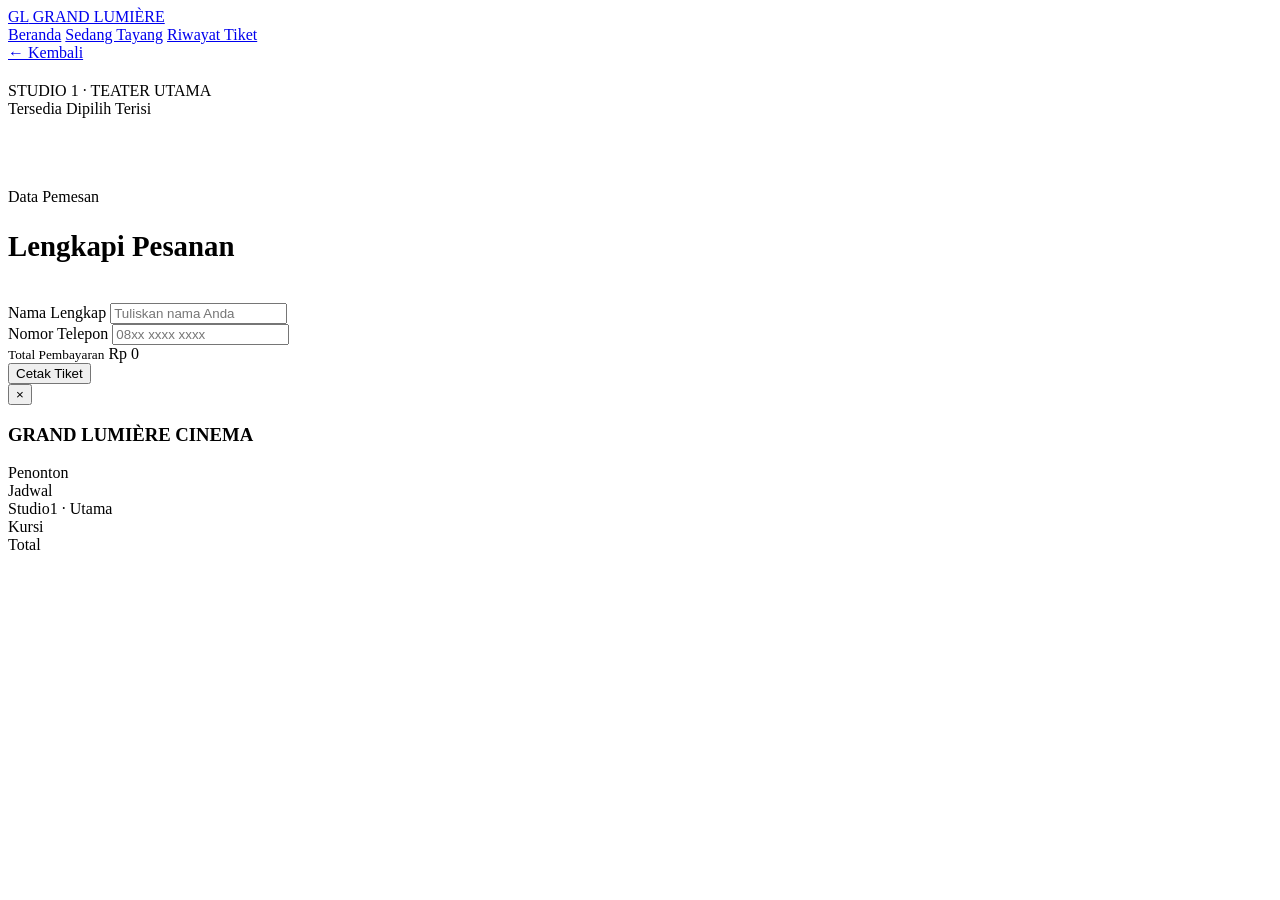
==== booking.html @ 73e1b37d "Menambahkan booking html" ====
<!DOCTYPE html>
<html lang="id">

<head>
    <meta charset="UTF-8">
    <meta name="viewport" content="width=device-width, initial-scale=1.0">
    <title>Pesan Tiket — Grand Lumière Cinema</title>
    <link rel="stylesheet" href="style.css">
</head>

<body>

    <div class="grain"></div>
    <div class="vignette"></div>

    <div class="curtain-wrap" id="curtainWrap">
        <div class="curtain left">
            <div class="curtain-tassel"></div>
        </div>
        <div class="curtain right">
            <div class="curtain-tassel"></div>
        </div>
    </div>

    <header>
        <a class="brand" href="index.html">
            <span class="brand-mark">GL</span> GRAND LUMIÈRE
        </a>
        <nav>
            <a href="index.html">Beranda</a>
            <a href="index.html#now-showing-section">Sedang Tayang</a>
            <a href="history.html" class="nav-history-link">Riwayat Tiket <span class="history-badge"
                    id="historyBadge"></span></a>
        </nav>
    </header>

    <main class="page-enter">
        <div class="booking-wrap">

            <a class="back-link" style="position:static; margin-bottom:30px;" href="javascript:history.back()">&larr;
                Kembali</a>

            <div class="booking-summary">
                <div>
                    <h2 id="bookingTitle"></h2>
                    <div class="sub" id="bookingShowtime"></div>
                </div>
                <div class="sub">STUDIO 1 &middot; TEATER UTAMA</div>
            </div>

            <div class="booking-showtime-switch" id="bookingShowtimeSwitch"></div>

            <div class="screen-curve"></div>

            <div class="seat-map" id="seatMap"></div>

            <div class="seat-legend">
                <span><i class="legend-box available"></i>Tersedia</span>
                <span><i class="legend-box selected"></i>Dipilih</span>
                <span><i class="legend-box taken"></i>Terisi</span>
            </div>

            <div class="section-head" style="margin-top:70px; margin-bottom:40px;">
                <div class="section-eyebrow">Data Pemesan</div>
                <h2 style="font-size:1.8rem;">Lengkapi Pesanan</h2>
            </div>

            <div class="booking-form">
                <div>
                    <label>Nama Lengkap</label>
                    <input type="text" id="buyerName" placeholder="Tuliskan nama Anda">
                </div>
                <div>
                    <label>Nomor Telepon</label>
                    <input type="text" id="buyerPhone" placeholder="08xx xxxx xxxx">
                </div>
            </div>

            <div class="booking-footer">
                <div class="total-price">
                    <small>Total Pembayaran</small>
                    <span id="totalPrice">Rp 0</span>
                </div>
                <button class="btn-gold" onclick="issueTicket()" type="button"><span id="issueBtnLabel">Cetak
                        Tiket</span></button>
            </div>

        </div>
    </main>

    <div class="ticket-overlay" id="ticketOverlay">
        <div class="ticket">
            <button class="ticket-close" onclick="closeTicket()" type="button">&times;</button>
            <h3>GRAND LUMIÈRE CINEMA</h3>
            <div class="movie-name" id="ticketMovie"></div>
            <div class="ticket-row"><span class="label">Penonton</span><span class="val" id="ticketName"></span></div>
            <div class="ticket-row"><span class="label">Jadwal</span><span class="val" id="ticketTime"></span></div>
            <div class="ticket-row"><span class="label">Studio</span><span class="val">1 &middot; Utama</span></div>
            <div class="ticket-divider"></div>
            <div class="ticket-row"><span class="label">Kursi</span><span class="val" id="ticketSeats"></span></div>
            <div class="ticket-row"><span class="label">Total</span><span class="val" id="ticketTotal"></span></div>
            <div class="ticket-note" id="ticketNote"></div>
        </div>
    </div>

    <script src="script.js"></script>
</body>

</html>
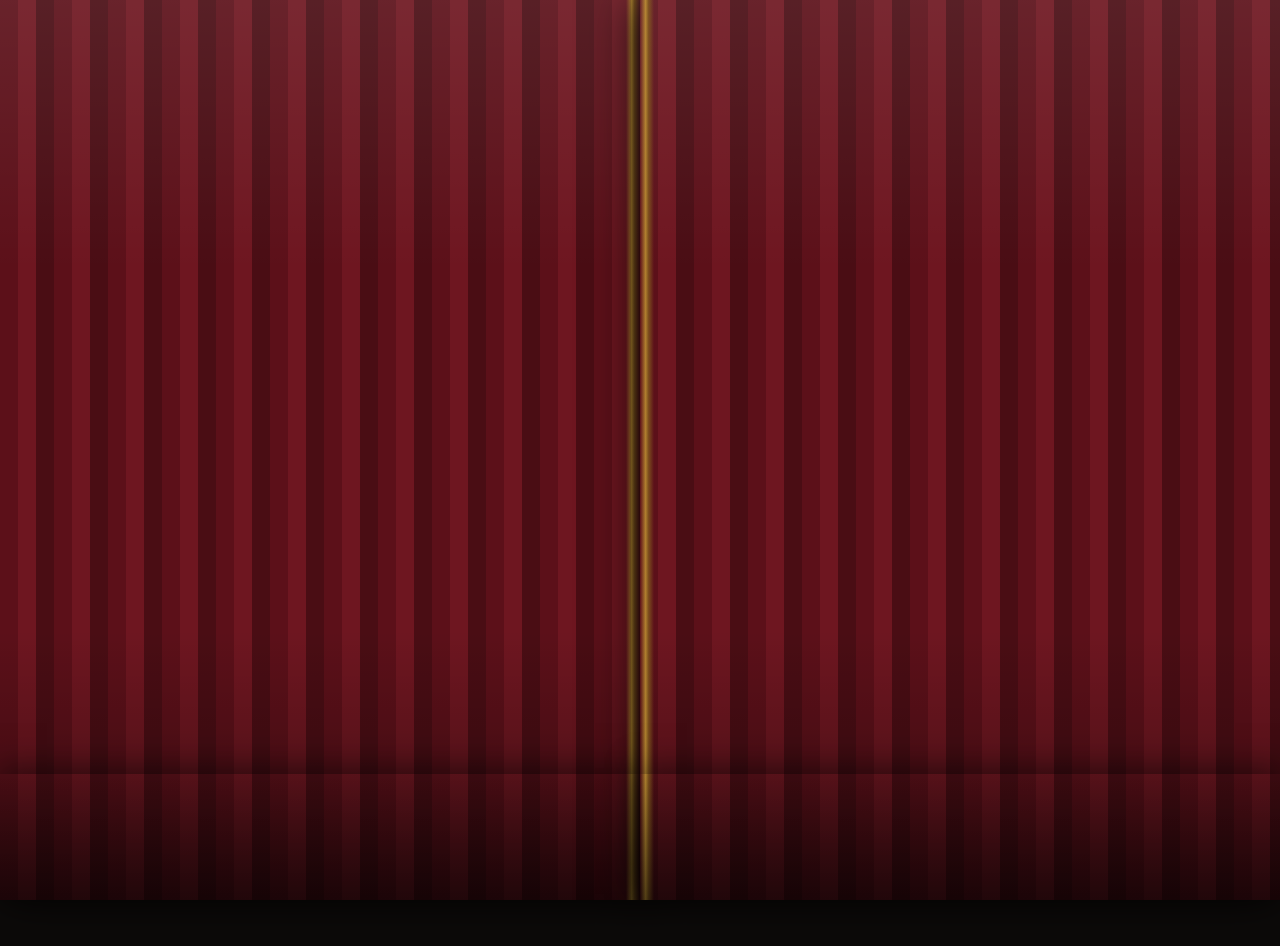
==== commit 575c4c19: "menambahkan js history html" ====
--- a/booking.html
+++ b/booking.html
@@ -5,7 +5,7 @@
     <meta charset="UTF-8">
     <meta name="viewport" content="width=device-width, initial-scale=1.0">
     <title>Pesan Tiket — Grand Lumière Cinema</title>
-    <link rel="stylesheet" href="style.css">
+    <link rel="stylesheet" href="css/style.css">
 </head>
 
 <body>
--- a/css/style.css
+++ b/css/style.css
@@ -0,0 +1,702 @@
+@import url('https://fonts.googleapis.com/css2?family=Playfair+Display:ital,wght@0,500;0,600;0,700;0,900;1,500&family=Cormorant+Garamond:ital,wght@0,400;0,500;0,600;1,400&family=Cinzel:wght@500;600;700&display=swap');
+
+:root{
+  --black-velvet:#0c0a09;
+  --mahogany:#1a0f0a;
+  --mahogany-light:#2a160f;
+  --gold:#d4af37;
+  --gold-bright:#f0cf6c;
+  --wine:#7a1f2b;
+  --wine-light:#9c2c3a;
+  --cream:#f5e6d3;
+  --cream-dim:#cdbba3;
+  --shadow-deep: 0 20px 60px rgba(0,0,0,.6);
+}
+
+*{margin:0;padding:0;box-sizing:border-box;}
+html{scroll-behavior:smooth;}
+
+body{
+  background:var(--black-velvet);
+  color:var(--cream);
+  font-family:'Cormorant Garamond', serif;
+  overflow-x:hidden;
+  min-height:100vh;
+}
+
+@media (prefers-reduced-motion: reduce){
+  *{animation-duration:0.01ms !important; animation-iteration-count:1 !important; transition-duration:0.01ms !important;}
+}
+
+/* ============ FILM GRAIN + VIGNETTE AMBIENCE ============ */
+.grain{
+  position:fixed; inset:0; pointer-events:none; z-index:5; opacity:.05; mix-blend-mode:overlay;
+  background-image:url("data:image/svg+xml,%3Csvg xmlns='http://www.w3.org/2000/svg' width='120' height='120'%3E%3Cfilter id='n'%3E%3CfeTurbulence type='fractalNoise' baseFrequency='0.9' numOctaves='2' stitchTiles='stitch'/%3E%3C/filter%3E%3Crect width='100%25' height='100%25' filter='url(%23n)'/%3E%3C/svg%3E");
+}
+.vignette{
+  position:fixed; inset:0; pointer-events:none; z-index:4;
+  background:radial-gradient(ellipse at center, transparent 40%, rgba(0,0,0,.55) 100%);
+}
+
+/* ============ CURTAIN INTRO ============ */
+.curtain-wrap{
+  position:fixed; inset:0; z-index:1000; display:flex; pointer-events:none;
+}
+.curtain{
+  width:50%; height:100%; background:
+    repeating-linear-gradient(90deg, #5c1019 0 18px, #6e1620 18px 36px, #4a0d14 36px 54px);
+  box-shadow: inset 0 0 120px rgba(0,0,0,.6);
+  position:relative;
+  transition:transform 1.6s cubic-bezier(.76,0,.24,1);
+}
+.curtain::before{
+  content:'';
+  position:absolute; inset:0;
+  background:linear-gradient(180deg, rgba(255,255,255,.08), transparent 30%, transparent 70%, rgba(0,0,0,.4));
+}
+.curtain::after{
+  content:'';
+  position:absolute; bottom:0; left:0; right:0; height:14%;
+  background:linear-gradient(180deg, transparent, rgba(0,0,0,.5));
+  box-shadow: 0 -6px 30px rgba(0,0,0,.5);
+}
+.curtain.left{ transform-origin:left; box-shadow: 8px 0 40px rgba(0,0,0,.7);}
+.curtain.right{ transform-origin:right; box-shadow: -8px 0 40px rgba(0,0,0,.7);}
+.curtain-wrap.open .curtain.left{ transform:translateX(-102%); }
+.curtain-wrap.open .curtain.right{ transform:translateX(102%); }
+.curtain-wrap.hidden{ display:none; }
+
+.curtain-tassel{
+  position:absolute; top:0; bottom:0; width:14px; background:linear-gradient(90deg, transparent, var(--gold) 40%, #8a6a1f 60%, transparent);
+  opacity:.7;
+}
+.curtain.left .curtain-tassel{ right:0; }
+.curtain.right .curtain-tassel{ left:0; }
+
+/* ============ HEADER / NAV ============ */
+header{
+  position:fixed; top:0; left:0; right:0; z-index:200;
+  display:flex; align-items:center; justify-content:space-between;
+  padding:22px 5vw;
+  background:linear-gradient(180deg, rgba(12,10,9,.92), rgba(12,10,9,0));
+  backdrop-filter:blur(2px);
+}
+.brand{
+  font-family:'Cinzel', serif;
+  font-size:1.3rem;
+  letter-spacing:3px;
+  color:var(--gold-bright);
+  text-decoration:none;
+  display:flex; align-items:center; gap:10px;
+}
+.brand-mark{
+  width:30px;height:30px;
+  border:1.5px solid var(--gold);
+  border-radius:50%;
+  display:flex;align-items:center;justify-content:center;
+  font-size:.85rem;
+  color:var(--gold);
+}
+nav{display:flex; gap:36px;}
+nav a{
+  color:var(--cream-dim);
+  text-decoration:none;
+  font-family:'Cinzel', serif;
+  font-size:.72rem;
+  letter-spacing:2.5px;
+  text-transform:uppercase;
+  position:relative;
+  cursor:pointer;
+  transition:color .3s;
+}
+nav a::after{
+  content:''; position:absolute; left:0; bottom:-8px; width:0; height:1px; background:var(--gold);
+  transition:width .35s ease;
+}
+nav a:hover{ color:var(--gold-bright); }
+nav a:hover::after{ width:100%; }
+nav a.active{ color:var(--gold-bright); }
+nav a.active::after{ width:100%; }
+
+/* ============ PAGE ENTRY ANIMATION ============ */
+.page-enter{ animation:fadeUp .7s ease both; }
+@keyframes fadeUp{
+  from{ opacity:0; transform:translateY(18px); }
+  to{ opacity:1; transform:translateY(0); }
+}
+
+/* ============ HERO (index.html) ============ */
+.hero{
+  position:relative;
+  min-height:100vh;
+  display:flex; flex-direction:column; align-items:center; justify-content:center;
+  text-align:center;
+  padding:0 6vw;
+  background:
+    radial-gradient(ellipse 80% 60% at 50% 30%, rgba(122,31,43,.35), transparent 70%),
+    linear-gradient(180deg, var(--black-velvet) 0%, var(--mahogany) 60%, var(--black-velvet) 100%);
+  overflow:hidden;
+}
+.hero-glow{
+  position:absolute; top:-10%; left:50%; transform:translateX(-50%);
+  width:900px; height:900px;
+  background:radial-gradient(circle, rgba(212,175,55,.12), transparent 60%);
+  pointer-events:none;
+  animation:pulseGlow 8s ease-in-out infinite;
+}
+@keyframes pulseGlow{
+  0%,100%{ opacity:.6; transform:translateX(-50%) scale(1); }
+  50%{ opacity:1; transform:translateX(-50%) scale(1.08); }
+}
+.hero-eyebrow{
+  font-family:'Cinzel', serif;
+  letter-spacing:5px;
+  font-size:.78rem;
+  color:var(--gold);
+  text-transform:uppercase;
+  margin-bottom:22px;
+  opacity:0;
+  animation:reveal .9s ease forwards;
+  animation-delay:.2s;
+}
+.hero-eyebrow::before, .hero-eyebrow::after{
+  content:'✦'; margin:0 14px; color:var(--wine-light);
+}
+.hero h1{
+  font-family:'Playfair Display', serif;
+  font-weight:700;
+  font-size:clamp(3rem, 9vw, 7.5rem);
+  line-height:.95;
+  color:var(--cream);
+  text-shadow:0 0 40px rgba(212,175,55,.25);
+  opacity:0;
+  animation:reveal 1s ease forwards;
+  animation-delay:.45s;
+}
+.hero h1 em{
+  font-style:italic;
+  color:var(--gold-bright);
+  display:block;
+  font-size:.7em;
+  margin-top:4px;
+}
+.hero p{
+  max-width:560px;
+  margin:28px auto 0;
+  font-size:1.3rem;
+  color:var(--cream-dim);
+  font-style:italic;
+  opacity:0;
+  animation:reveal 1s ease forwards;
+  animation-delay:.7s;
+}
+@keyframes reveal{
+  from{ opacity:0; transform:translateY(14px); }
+  to{ opacity:1; transform:translateY(0); }
+}
+.hero-cta{
+  margin-top:42px;
+  opacity:0;
+  animation:reveal 1s ease forwards;
+  animation-delay:.95s;
+}
+.btn-gold{
+  font-family:'Cinzel', serif;
+  letter-spacing:2.5px;
+  font-size:.78rem;
+  text-transform:uppercase;
+  background:linear-gradient(135deg, var(--gold-bright), var(--gold) 60%, #9c7a1f);
+  color:#1a0f0a;
+  border:none;
+  padding:16px 42px;
+  cursor:pointer;
+  position:relative;
+  box-shadow:0 12px 30px rgba(212,175,55,.25);
+  transition:transform .35s ease, box-shadow .35s ease;
+  text-decoration:none;
+  display:inline-block;
+}
+.btn-gold:hover{ transform:translateY(-3px); box-shadow:0 18px 36px rgba(212,175,55,.4); }
+.btn-outline{
+  font-family:'Cinzel', serif;
+  letter-spacing:2.5px;
+  font-size:.78rem;
+  text-transform:uppercase;
+  background:transparent;
+  color:var(--cream);
+  border:1px solid rgba(245,230,211,.4);
+  padding:16px 38px;
+  cursor:pointer;
+  transition:all .35s ease;
+  margin-left:14px;
+  text-decoration:none;
+  display:inline-block;
+}
+.btn-outline:hover{ border-color:var(--gold); color:var(--gold-bright); }
+
+.scroll-cue{
+  position:absolute; bottom:36px; left:50%; transform:translateX(-50%);
+  font-family:'Cinzel'; font-size:.65rem; letter-spacing:3px; color:var(--cream-dim);
+  display:flex; flex-direction:column; align-items:center; gap:10px;
+  opacity:.7;
+}
+.scroll-cue .line{ width:1px; height:34px; background:linear-gradient(180deg, var(--gold), transparent); animation:scrollMove 2s ease-in-out infinite; }
+@keyframes scrollMove{ 0%{opacity:0; transform:scaleY(.4);} 50%{opacity:1; transform:scaleY(1);} 100%{opacity:0; transform:scaleY(.4) translateY(10px);} }
+
+/* ============ NOW SHOWING ============ */
+.section{
+  padding:120px 6vw;
+  position:relative;
+}
+.section-head{
+  text-align:center;
+  margin-bottom:70px;
+}
+.section-eyebrow{
+  font-family:'Cinzel'; letter-spacing:4px; font-size:.72rem; color:var(--wine-light);
+  text-transform:uppercase; margin-bottom:14px;
+}
+.section-head h2{
+  font-family:'Playfair Display'; font-weight:600; font-size:clamp(2.2rem,4vw,3.4rem);
+  color:var(--gold-bright);
+}
+.section-head .rule{
+  width:70px; height:1px; background:var(--gold); margin:22px auto 0; opacity:.6;
+}
+
+.film-grid{
+  display:grid;
+  grid-template-columns:repeat(auto-fill, minmax(260px,1fr));
+  gap:42px;
+  max-width:1280px;
+  margin:0 auto;
+}
+.film-card{
+  position:relative;
+  cursor:pointer;
+  perspective:1000px;
+  text-decoration:none;
+  color:inherit;
+  display:block;
+}
+.poster-frame{
+  position:relative;
+  aspect-ratio:2/3;
+  border:1px solid rgba(212,175,55,.25);
+  border-radius:2px;
+  overflow:hidden;
+  background:linear-gradient(160deg, var(--mahogany-light), var(--black-velvet));
+  transition:transform .55s cubic-bezier(.2,.8,.2,1), box-shadow .55s ease, border-color .4s;
+}
+.film-card:hover .poster-frame{
+  transform:translateY(-12px) scale(1.02);
+  box-shadow:var(--shadow-deep), 0 0 0 1px var(--gold);
+  border-color:var(--gold);
+}
+
+/* ---- Poster artwork: tiap film punya palet & motif Art Deco sendiri ---- */
+.poster-art{
+  position:absolute; inset:0;
+  overflow:hidden;
+}
+.poster-art .art-bg{
+  position:absolute; inset:0;
+}
+.poster-art .art-motif{
+  position:absolute; inset:0;
+  opacity:.9;
+}
+.poster-art .art-vignette{
+  position:absolute; inset:0;
+  background:linear-gradient(180deg, rgba(0,0,0,.15) 0%, transparent 35%, transparent 60%, rgba(0,0,0,.75) 100%);
+}
+.poster-art .art-title{
+  position:absolute; left:0; right:0; bottom:22px;
+  text-align:center; padding:0 16px;
+  font-family:'Playfair Display'; font-weight:700; font-style:italic;
+  font-size:1.3rem; line-height:1.15;
+  color:var(--cream);
+  text-shadow:0 2px 14px rgba(0,0,0,.7);
+  letter-spacing:.5px;
+}
+.poster-art .art-title .sub{
+  display:block; margin-top:6px;
+  font-family:'Cinzel'; font-style:normal; font-size:.5rem; letter-spacing:3px;
+  color:var(--gold-bright); text-transform:uppercase; opacity:.9;
+}
+
+/* Velvet Noir — biru malam & merah anggur, motif lampu kota & hujan */
+.poster-velvet-noir .art-bg{
+  background:linear-gradient(165deg, #1b2230 0%, #0c0a09 55%, #2a0f14 100%);
+}
+.poster-velvet-noir .art-motif{
+  background-image:
+    radial-gradient(circle at 25% 22%, rgba(212,175,55,.35) 0%, transparent 3%),
+    radial-gradient(circle at 70% 15%, rgba(212,175,55,.25) 0%, transparent 2.4%),
+    radial-gradient(circle at 85% 30%, rgba(212,175,55,.2) 0%, transparent 2%),
+    repeating-linear-gradient(100deg, rgba(245,230,211,.05) 0px, transparent 2px, transparent 14px),
+    linear-gradient(180deg, transparent 60%, rgba(122,31,43,.35) 100%);
+}
+
+/* Golden Hour Waltz — gold & rose, motif sunburst Art Deco */
+.poster-golden-hour-waltz .art-bg{
+  background:linear-gradient(165deg, #3a2410 0%, #1a0f0a 50%, #4a1620 100%);
+}
+.poster-golden-hour-waltz .art-motif{
+  background-image:
+    repeating-conic-gradient(from 0deg at 50% 78%, rgba(212,175,55,.22) 0deg 4deg, transparent 4deg 16deg);
+  mask-image: radial-gradient(circle at 50% 78%, black 0%, black 55%, transparent 75%);
+}
+
+/* The Last Reel — hijau jungle & gold, motif garis ekspedisi/peta */
+.poster-the-last-reel .art-bg{
+  background:linear-gradient(165deg, #1f2b1a 0%, #0c0a09 55%, #2a160f 100%);
+}
+.poster-the-last-reel .art-motif{
+  background-image:
+    repeating-linear-gradient(115deg, rgba(212,175,55,.12) 0px 1px, transparent 1px 22px),
+    repeating-linear-gradient(25deg, rgba(212,175,55,.08) 0px 1px, transparent 1px 30px),
+    radial-gradient(circle at 50% 30%, rgba(212,175,55,.18), transparent 55%);
+}
+
+/* Midnight Marquee — merah marquee & hitam, motif bulb lampu marquee */
+.poster-midnight-marquee .art-bg{
+  background:linear-gradient(165deg, #2a0f12 0%, #0c0a09 50%, #1a0f0a 100%);
+}
+.poster-midnight-marquee .art-motif{
+  background-image:
+    radial-gradient(circle, rgba(212,175,55,.55) 0 2px, transparent 2.5px);
+  background-size: 26px 26px;
+  background-position: 0 0;
+  mask-image: repeating-linear-gradient(180deg, black 0px 24px, transparent 24px 26px);
+}
+
+.poster-spotlight{
+  position:absolute; inset:0;
+  background:radial-gradient(circle at 50% 0%, rgba(212,175,55,.18), transparent 60%);
+  opacity:0; transition:opacity .5s ease;
+}
+.film-card:hover .poster-spotlight{ opacity:1; }
+.poster-genre-tag{
+  position:absolute; top:14px; left:14px;
+  font-family:'Cinzel'; font-size:.6rem; letter-spacing:2px; text-transform:uppercase;
+  background:rgba(12,10,9,.7); color:var(--gold);
+  padding:5px 10px; border:1px solid rgba(212,175,55,.35);
+}
+.poster-rating{
+  position:absolute; top:14px; right:14px;
+  font-family:'Cinzel'; font-size:.65rem; color:var(--gold-bright);
+  background:rgba(12,10,9,.7); border:1px solid rgba(212,175,55,.35);
+  padding:5px 9px;
+}
+.poster-overlay-info{
+  position:absolute; bottom:0; left:0; right:0; padding:18px;
+  background:linear-gradient(0deg, rgba(0,0,0,.9), transparent);
+  transform:translateY(10px); opacity:.92;
+}
+.poster-overlay-info .runtime{
+  font-family:'Cinzel'; font-size:.62rem; letter-spacing:1.5px; color:var(--cream-dim);
+}
+.film-meta{
+  padding-top:18px; text-align:left;
+}
+.film-meta h3{
+  font-family:'Playfair Display'; font-weight:600; font-size:1.3rem; color:var(--cream);
+  margin-bottom:6px;
+}
+.film-meta .genre-line{
+  font-family:'Cinzel'; font-size:.62rem; letter-spacing:1.5px; color:var(--gold);
+  text-transform:uppercase;
+}
+
+footer{
+  text-align:center; padding:50px 6vw; border-top:1px solid rgba(212,175,55,.15);
+  font-family:'Cinzel'; font-size:.65rem; letter-spacing:2px; color:var(--cream-dim);
+}
+
+/* ============ DETAIL PAGE (detail.html) ============ */
+.detail-hero{
+  position:relative;
+  min-height:62vh;
+  display:flex; align-items:flex-end;
+  padding:0 6vw 60px;
+  background:linear-gradient(180deg, transparent 0%, var(--black-velvet) 95%), radial-gradient(ellipse 70% 50% at 30% 20%, rgba(122,31,43,.3), transparent 70%);
+  background-color:var(--mahogany);
+}
+.back-link{
+  position:absolute; top:110px; left:6vw;
+  font-family:'Cinzel'; font-size:.7rem; letter-spacing:2px; color:var(--cream-dim);
+  text-transform:uppercase; cursor:pointer; display:flex; align-items:center; gap:8px;
+  transition:color .3s;
+  z-index:5;
+  text-decoration:none;
+}
+.back-link:hover{ color:var(--gold-bright); }
+.detail-content{
+  display:grid; grid-template-columns:280px 1fr; gap:56px; max-width:1200px; margin:0 auto; width:100%;
+  align-items:end;
+}
+.detail-poster{
+  aspect-ratio:2/3;
+  border:1px solid var(--gold);
+  position:relative;
+  overflow:hidden;
+  box-shadow:var(--shadow-deep);
+}
+.detail-poster .art-title{
+  font-size:1.6rem;
+  bottom:30px;
+}
+.detail-poster .art-frame-line{
+  position:absolute; inset:14px;
+  border:1px solid rgba(212,175,55,.5);
+  pointer-events:none;
+}
+.detail-info .section-eyebrow{ text-align:left; }
+.detail-info h1{
+  font-family:'Playfair Display'; font-weight:700; font-size:clamp(2.2rem,4.5vw,3.6rem); color:var(--cream);
+  margin-bottom:14px;
+}
+.tag-row{ display:flex; gap:10px; flex-wrap:wrap; margin-bottom:22px; }
+.tag-pill{
+  font-family:'Cinzel'; font-size:.62rem; letter-spacing:1.5px; text-transform:uppercase;
+  border:1px solid rgba(212,175,55,.4); color:var(--gold); padding:6px 14px;
+}
+.detail-info .synopsis{
+  font-size:1.25rem; line-height:1.7; color:var(--cream-dim); max-width:620px;
+}
+
+.detail-body{ padding:70px 6vw 120px; max-width:1200px; margin:0 auto; }
+.cast-row{ display:flex; gap:30px; flex-wrap:wrap; margin-top:14px; }
+.cast-chip{
+  display:flex; flex-direction:column; align-items:center; gap:10px; width:100px;
+}
+.cast-avatar{
+  width:64px; height:64px; border-radius:50%;
+  background:linear-gradient(160deg, var(--wine), var(--mahogany));
+  border:1px solid var(--gold); display:flex; align-items:center; justify-content:center;
+  font-family:'Playfair Display'; color:var(--gold-bright); font-size:1.3rem;
+}
+.cast-chip span{ font-family:'Cinzel'; font-size:.68rem; text-align:center; color:var(--cream-dim); }
+
+.showtime-section{ margin-top:60px; }
+.showtime-grid{ display:flex; gap:16px; flex-wrap:wrap; margin-top:20px; }
+.showtime-btn{
+  font-family:'Cinzel'; font-size:.85rem; letter-spacing:1px;
+  border:1px solid rgba(212,175,55,.4); background:rgba(212,175,55,.05);
+  color:var(--cream); padding:14px 26px; cursor:pointer; transition:all .3s;
+  display:flex; flex-direction:column; gap:4px; align-items:center;
+}
+.showtime-btn small{ color:var(--cream-dim); font-size:.65rem; letter-spacing:1.5px; }
+.showtime-btn:hover, .showtime-btn.selected{
+  background:var(--gold); color:var(--mahogany); border-color:var(--gold);
+  transform:translateY(-2px);
+}
+.showtime-btn:hover small, .showtime-btn.selected small{ color:var(--mahogany); }
+
+.detail-cta{ margin-top:50px; }
+.detail-cta .btn-gold[disabled],
+.detail-cta .btn-gold.disabled{
+  opacity:.4; cursor:not-allowed; transform:none; box-shadow:none;
+}
+
+/* ============ BOOKING PAGE (booking.html) ============ */
+.booking-wrap{ padding:150px 6vw 100px; max-width:1100px; margin:0 auto; }
+.booking-summary{
+  display:flex; justify-content:space-between; align-items:center;
+  border-bottom:1px solid rgba(212,175,55,.25); padding-bottom:24px; margin-bottom:50px;
+  flex-wrap:wrap; gap:20px;
+}
+.booking-summary h2{ font-family:'Playfair Display'; color:var(--gold-bright); font-size:1.8rem; }
+.booking-summary .sub{ font-family:'Cinzel'; font-size:.7rem; letter-spacing:1.5px; color:var(--cream-dim); margin-top:6px; }
+
+.screen-curve{
+  width:70%; max-width:600px; height:14px; margin:0 auto 60px;
+  border-radius:50%;
+  background:radial-gradient(ellipse at top, rgba(212,175,55,.5), transparent 80%);
+  box-shadow:0 -30px 60px rgba(212,175,55,.15);
+  position:relative;
+}
+.screen-curve::after{
+  content:'L A Y A R'; position:absolute; top:-34px; left:50%; transform:translateX(-50%);
+  font-family:'Cinzel'; font-size:.65rem; letter-spacing:4px; color:var(--cream-dim);
+}
+
+.seat-map{
+  display:flex; flex-direction:column; gap:14px; align-items:center; margin-bottom:60px;
+}
+.seat-row{ display:flex; gap:10px; align-items:center; }
+.row-label{
+  font-family:'Cinzel'; font-size:.7rem; color:var(--gold); width:20px; text-align:center;
+}
+.seat{
+  width:30px; height:26px; border-radius:6px 6px 3px 3px;
+  background:linear-gradient(160deg, var(--mahogany-light), var(--mahogany));
+  border:1px solid rgba(212,175,55,.3);
+  cursor:pointer;
+  transition:all .25s ease;
+}
+.seat:hover{ border-color:var(--gold); transform:translateY(-3px); }
+.seat.taken{
+  background:rgba(122,31,43,.4); border-color:rgba(122,31,43,.6);
+  cursor:not-allowed; opacity:.6;
+}
+.seat.taken:hover{ transform:none; }
+.seat.selected{
+  background:linear-gradient(160deg, var(--gold-bright), var(--gold));
+  border-color:var(--gold-bright);
+  box-shadow:0 0 16px rgba(212,175,55,.5);
+}
+.seat-legend{
+  display:flex; gap:30px; justify-content:center; margin-top:24px;
+  font-family:'Cinzel'; font-size:.65rem; letter-spacing:1px; color:var(--cream-dim);
+}
+.seat-legend span{ display:flex; align-items:center; gap:8px; }
+.legend-box{ width:16px; height:14px; border-radius:4px; display:inline-block; }
+.legend-box.available{ background:linear-gradient(160deg,var(--mahogany-light),var(--mahogany)); border:1px solid rgba(212,175,55,.3); }
+.legend-box.selected{ background:linear-gradient(160deg,var(--gold-bright),var(--gold)); }
+.legend-box.taken{ background:rgba(122,31,43,.4); }
+
+.booking-form{
+  display:grid; grid-template-columns:1fr 1fr; gap:24px; max-width:680px; margin:0 auto 40px;
+}
+.booking-form .full{ grid-column:1/-1; }
+.booking-form label{
+  font-family:'Cinzel'; font-size:.65rem; letter-spacing:1.5px; color:var(--gold); text-transform:uppercase;
+  display:block; margin-bottom:8px;
+}
+.booking-form input{
+  width:100%; background:transparent; border:none; border-bottom:1px solid rgba(245,230,211,.3);
+  color:var(--cream); font-family:'Cormorant Garamond'; font-size:1.1rem; padding:8px 0;
+  outline:none; transition:border-color .3s;
+}
+.booking-form input:focus{ border-color:var(--gold); }
+
+.booking-footer{
+  display:flex; justify-content:space-between; align-items:center; flex-wrap:wrap; gap:24px;
+  max-width:680px; margin:0 auto; border-top:1px solid rgba(212,175,55,.2); padding-top:30px;
+}
+.total-price{ font-family:'Playfair Display'; font-size:1.6rem; color:var(--gold-bright); }
+.total-price small{ display:block; font-family:'Cinzel'; font-size:.6rem; letter-spacing:1.5px; color:var(--cream-dim); }
+
+/* ============ TICKET MODAL ============ */
+.ticket-overlay{
+  position:fixed; inset:0; background:rgba(0,0,0,.75); backdrop-filter:blur(4px);
+  display:flex; align-items:center; justify-content:center; z-index:500;
+  opacity:0; pointer-events:none; transition:opacity .4s ease;
+}
+.ticket-overlay.show{ opacity:1; pointer-events:all; }
+.ticket{
+  width:380px; background:linear-gradient(165deg, var(--mahogany-light), var(--black-velvet));
+  border:1px solid var(--gold); position:relative; padding:40px 34px;
+  transform:scale(.85) translateY(30px); transition:transform .5s cubic-bezier(.2,.8,.2,1);
+  box-shadow:var(--shadow-deep);
+}
+.ticket-overlay.show .ticket{ transform:scale(1) translateY(0); }
+.ticket::before, .ticket::after{
+  content:''; position:absolute; width:26px; height:26px; background:var(--black-velvet);
+  border-radius:50%; top:50%; transform:translateY(-50%);
+}
+.ticket::before{ left:-13px; }
+.ticket::after{ right:-13px; }
+.ticket h3{ font-family:'Cinzel'; letter-spacing:3px; font-size:.7rem; color:var(--gold); text-align:center; margin-bottom:6px;}
+.ticket .movie-name{ font-family:'Playfair Display'; font-size:1.7rem; text-align:center; margin-bottom:24px; color:var(--cream); }
+.ticket-divider{ border-top:1px dashed rgba(212,175,55,.4); margin:24px 0; }
+.ticket-row{ display:flex; justify-content:space-between; margin-bottom:14px; font-family:'Cormorant Garamond'; }
+.ticket-row .label{ font-family:'Cinzel'; font-size:.6rem; letter-spacing:1.5px; color:var(--cream-dim); text-transform:uppercase; }
+.ticket-row .val{ color:var(--gold-bright); font-size:1.05rem; }
+.ticket-close{
+  position:absolute; top:14px; right:18px; background:none; border:none; color:var(--cream-dim);
+  font-size:1.3rem; cursor:pointer; transition:color .3s;
+}
+.ticket-close:hover{ color:var(--gold-bright); }
+.ticket-note{
+  text-align:center; margin-top:24px;
+  font-family:'Cinzel'; font-size:.6rem; letter-spacing:1.5px; color:var(--gold);
+  text-transform:uppercase;
+}
+
+/* ============ NAVBAR HISTORY BADGE ============ */
+.nav-history-link{ position:relative; display:inline-flex; align-items:center; gap:8px; }
+.history-badge{
+  display:none; align-items:center; justify-content:center;
+  min-width:18px; height:18px; padding:0 5px;
+  background:var(--wine-light); color:var(--cream);
+  border-radius:9px; font-family:'Cinzel'; font-size:.6rem; letter-spacing:0;
+}
+
+/* ============ BOOKING SHOWTIME SWITCHER (mode edit) ============ */
+.booking-showtime-switch{
+  display:flex; gap:12px; flex-wrap:wrap; margin:18px 0 50px;
+}
+.edit-banner{
+  display:flex; align-items:center; gap:12px;
+  background:rgba(212,175,55,.08); border:1px solid rgba(212,175,55,.35);
+  padding:14px 20px; margin-bottom:30px;
+  font-family:'Cinzel'; font-size:.68rem; letter-spacing:1.5px; color:var(--gold-bright);
+  text-transform:uppercase;
+}
+
+/* ============ HISTORY PAGE ============ */
+.history-wrap{ padding:150px 6vw 120px; max-width:920px; margin:0 auto; }
+.history-list{ display:flex; flex-direction:column; gap:24px; }
+.history-card{
+  display:flex; justify-content:space-between; align-items:flex-start; gap:24px; flex-wrap:wrap;
+  border:1px solid rgba(212,175,55,.25);
+  background:linear-gradient(160deg, rgba(42,22,15,.5), rgba(12,10,9,.5));
+  padding:28px 30px;
+  transition:border-color .35s ease, transform .35s ease;
+}
+.history-card:hover{ border-color:var(--gold); transform:translateY(-2px); }
+.history-main{ flex:1; min-width:240px; }
+.history-top{ display:flex; align-items:center; gap:14px; margin-bottom:10px; }
+.history-id{
+  font-family:'Cinzel'; font-size:.62rem; letter-spacing:1.5px; color:var(--cream-dim);
+}
+.history-main h3{
+  font-family:'Playfair Display'; font-weight:600; font-size:1.5rem; color:var(--cream);
+  margin-bottom:10px;
+}
+.history-meta{
+  display:flex; gap:20px; flex-wrap:wrap;
+  font-family:'Cormorant Garamond'; font-size:1.05rem; color:var(--cream-dim);
+  margin-bottom:10px;
+}
+.history-timestamps{
+  display:flex; gap:20px; flex-wrap:wrap;
+  font-family:'Cinzel'; font-size:.6rem; letter-spacing:1px; color:rgba(205,187,163,.6);
+  text-transform:uppercase;
+}
+.history-actions{
+  display:flex; gap:12px; flex-shrink:0;
+}
+.btn-sm{
+  padding:10px 22px; font-size:.66rem; margin-left:0;
+}
+.btn-danger{
+  font-family:'Cinzel'; letter-spacing:2px; font-size:.66rem; text-transform:uppercase;
+  background:transparent; color:var(--wine-light);
+  border:1px solid rgba(122,31,43,.5); padding:10px 22px; cursor:pointer;
+  transition:all .3s ease;
+}
+.btn-danger:hover{ background:var(--wine); color:var(--cream); border-color:var(--wine); }
+
+.history-empty{
+  text-align:center; padding:80px 20px;
+  border:1px dashed rgba(212,175,55,.3);
+}
+.history-empty p{
+  font-family:'Playfair Display'; font-style:italic; font-size:1.4rem; color:var(--cream-dim);
+  margin-bottom:24px;
+}
+
+@media (max-width:760px){
+  .detail-content{ grid-template-columns:1fr; }
+  .detail-poster{ max-width:200px; }
+  nav{ gap:18px; }
+  nav a{ font-size:.62rem; }
+  .booking-form{ grid-template-columns:1fr; }
+  .history-card{ flex-direction:column; }
+  .history-actions{ width:100%; }
+  .history-actions button{flex:1;}
+}
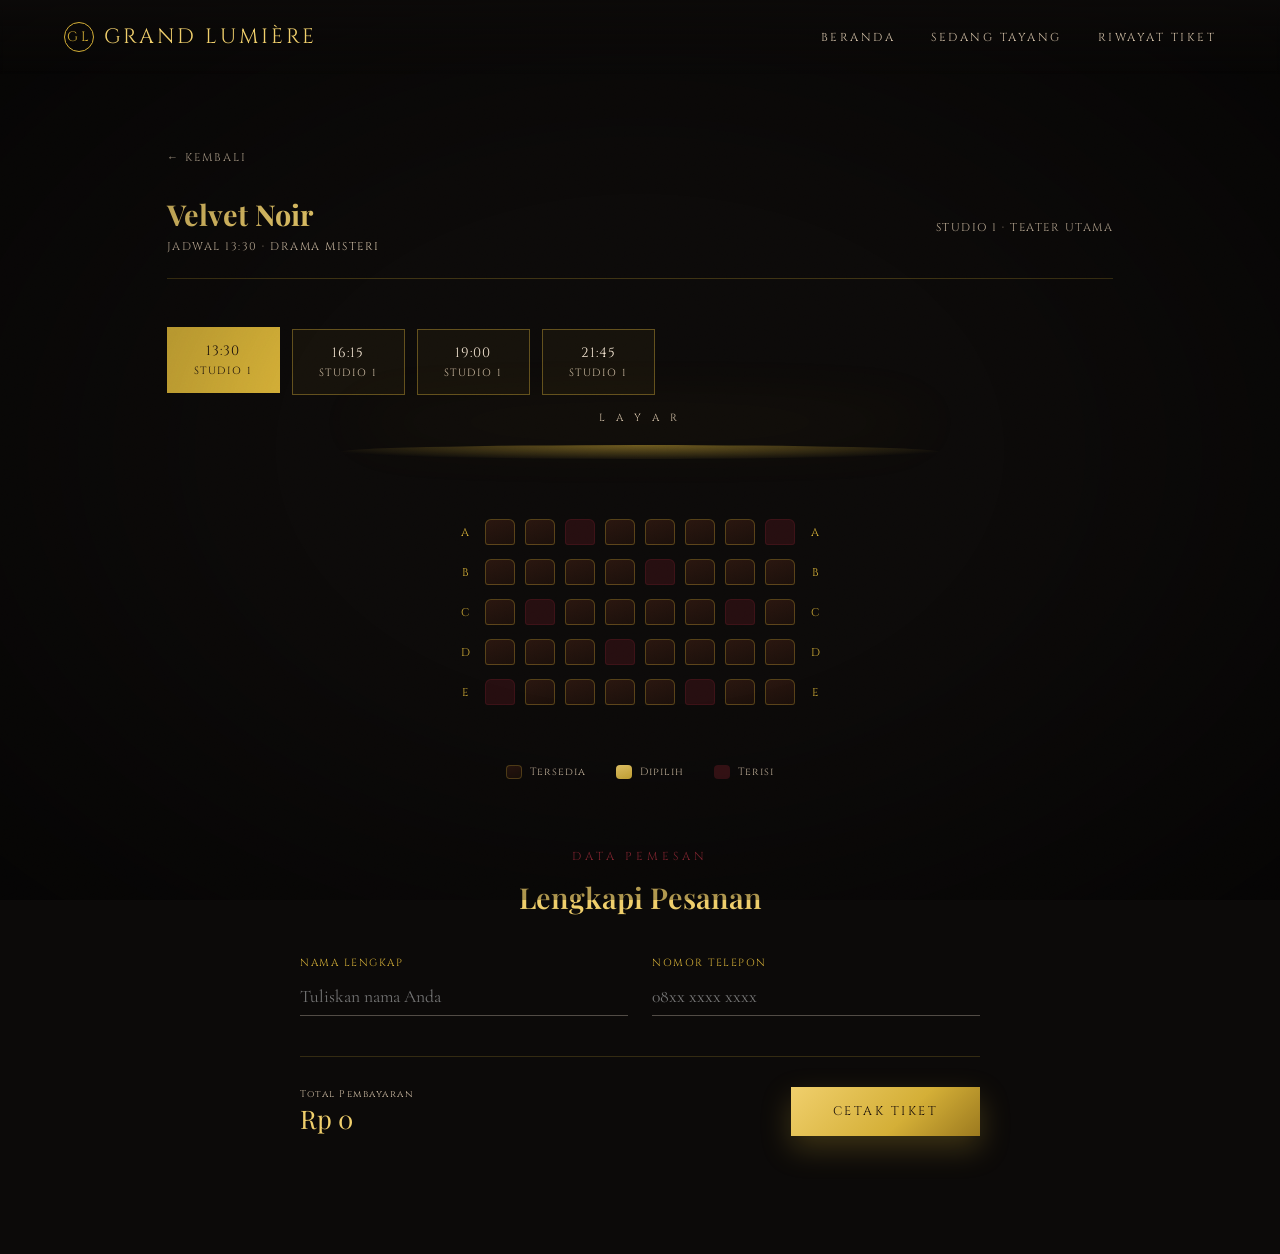
==== commit 6cddef81: "Menghubungkan ke script js" ====
--- a/booking.html
+++ b/booking.html
@@ -103,7 +103,7 @@
         </div>
     </div>
 
-    <script src="script.js"></script>
+    <script src="/js/script.js"></script>
 </body>
 
 </html>
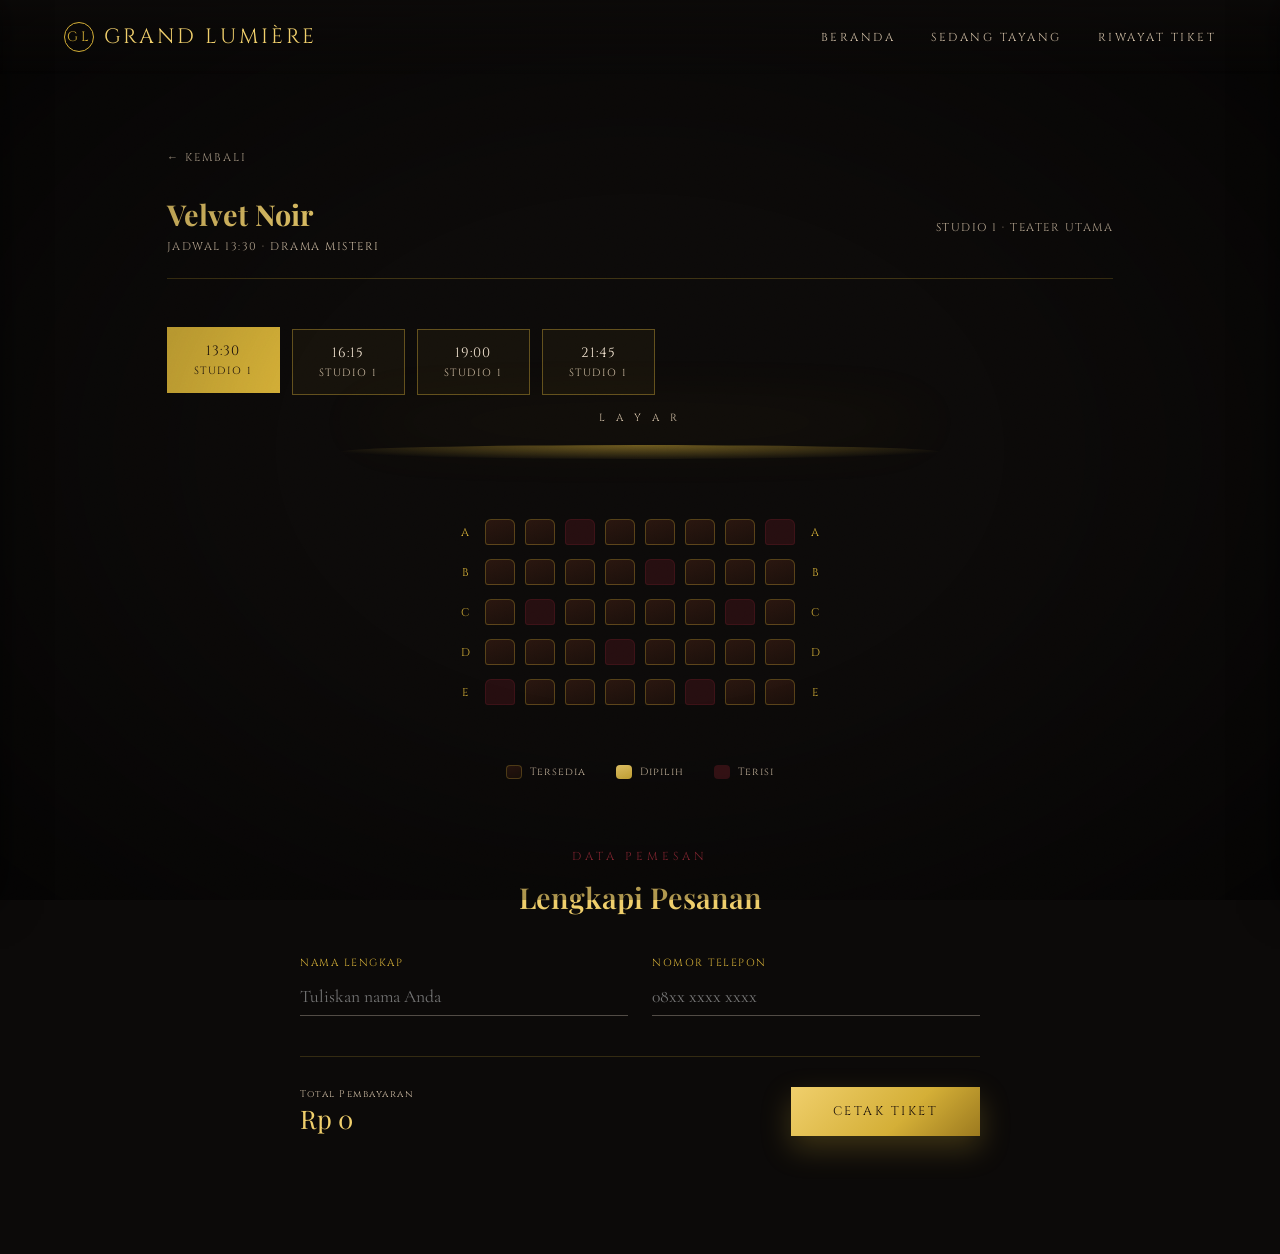
==== commit 24dbbe6a: "Menghubungkan ulang script js" ====
--- a/booking.html
+++ b/booking.html
@@ -103,7 +103,7 @@
         </div>
     </div>
 
-    <script src="/js/script.js"></script>
+    <script src="js/script.js"></script>
 </body>
 
 </html>
